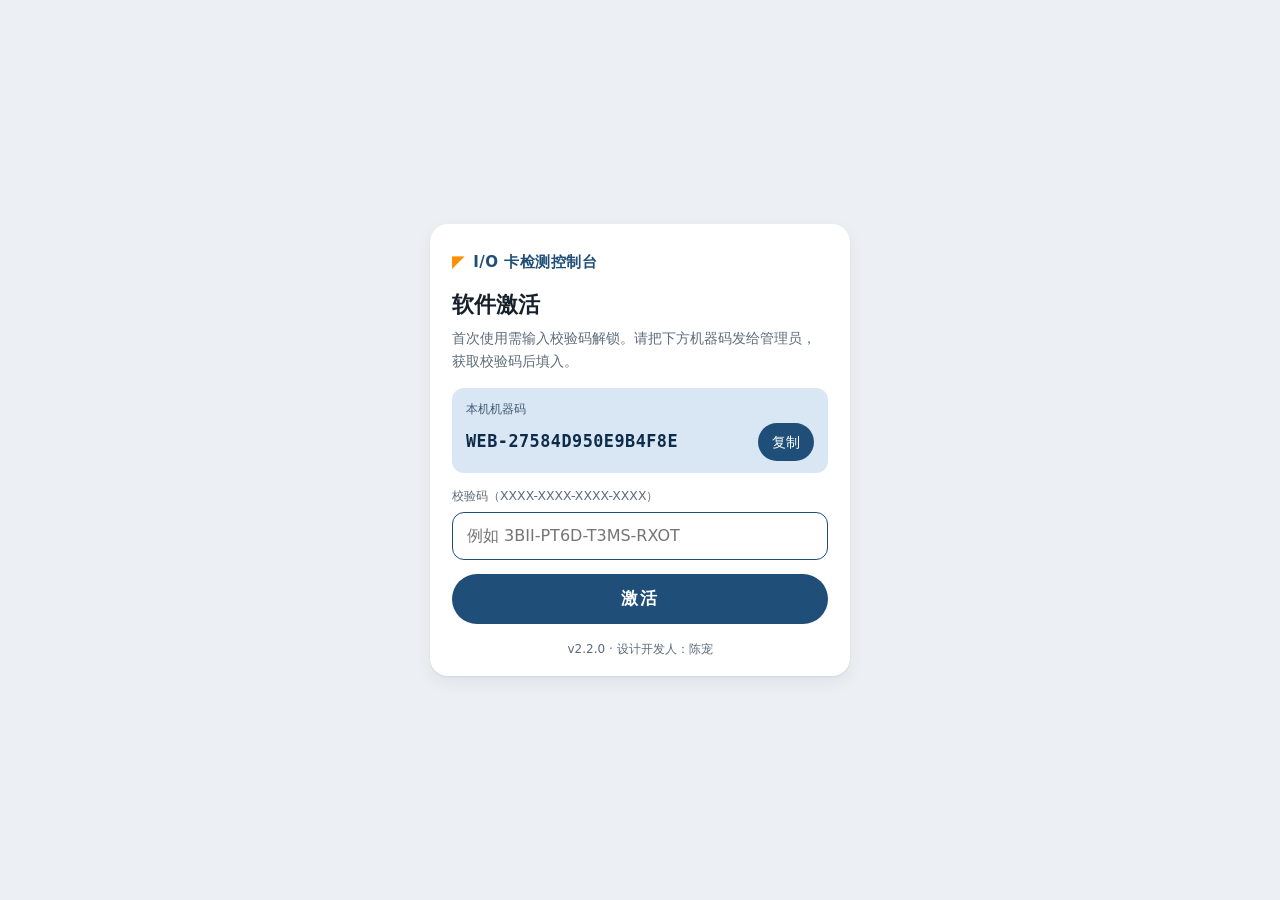
==== android-apk/app/src/main/assets/index.html @ f99dc9af "研华I/O卡检测控制台 安卓APK构建工程 v2.2.0" ====
<!DOCTYPE html>
<html lang="zh-CN">
<head>
<meta charset="utf-8">
<title>研华I/O卡 检测控制台</title>
<meta name="viewport" content="width=device-width, initial-scale=1, viewport-fit=cover">
<meta name="theme-color" content="#16283c">
<meta name="mobile-web-app-capable" content="yes">
<meta name="apple-mobile-web-app-capable" content="yes">
<meta name="apple-mobile-web-app-status-bar-style" content="black-translucent">
<meta name="apple-mobile-web-app-title" content="IO检测">
<link rel="manifest" href="manifest.webmanifest">
<link rel="apple-touch-icon" href="apple-touch-icon.png">
<link rel="icon" href="icon-192.png">
<link rel="stylesheet" href="app.css">
</head>
<body>

<!-- ======================================================= 图标符号表 -->
<svg style="display:none" aria-hidden="true">
  <symbol id="i-link" viewBox="0 0 24 24"><path d="M3.9 12a5.1 5.1 0 0 1 5.1-5.1h3v2H9a3.1 3.1 0 1 0 0 6.2h3v2H9A5.1 5.1 0 0 1 3.9 12Zm5.1 1h6v-2H9v2Zm5.1-7.1H17a5.1 5.1 0 1 1 0 10.2h-2.9v-2H17a3.1 3.1 0 1 0 0-6.2h-2.9v-2Z"/></symbol>
  <symbol id="i-install" viewBox="0 0 24 24"><path d="M12 3a1 1 0 0 1 1 1v9.6l3.3-3.3 1.4 1.4-5.7 5.7-5.7-5.7 1.4-1.4L11 13.6V4a1 1 0 0 1 1-1ZM5 19h14v2H5v-2Z"/></symbol>
  <symbol id="i-pulse" viewBox="0 0 24 24"><path d="M3 13h3.6l2.2-6.2 3.4 12 2.6-8.3L17 13h4v-2h-3.2l-2.9-1.6-2.6 8.3-3.4-12L6.6 12H3v1Z"/></symbol>
  <symbol id="i-terminal" viewBox="0 0 24 24"><path d="M4 4h16a1 1 0 0 1 1 1v14a1 1 0 0 1-1 1H4a1 1 0 0 1-1-1V5a1 1 0 0 1 1-1Zm1 2v12h14V6H5Zm2.8 2.4 3.2 2.6-3.2 2.6-1.2-1.5L8.5 13l-1.9-1.1 1.2-1.5ZM12 15h5v-1.4h-5V15Z"/></symbol>
  <symbol id="i-eye" viewBox="0 0 24 24"><path d="M12 5c-5 0-9 4.5-9 7s4 7 9 7 9-4.5 9-7-4-7-9-7Zm0 2c3.4 0 6.4 2.9 7 5-.6 2.1-3.6 5-7 5s-6.4-2.9-7-5c.6-2.1 3.6-5 7-5Zm0 1.8a3.2 3.2 0 1 0 0 6.4 3.2 3.2 0 0 0 0-6.4Z"/></symbol>
  <symbol id="i-eye-off" viewBox="0 0 24 24"><path d="M3.3 2 2 3.3l3.1 3.1C3 8 1.9 9.9 1.9 12c.6 2.5 4.6 7 10.1 7 1.6 0 3.1-.4 4.4-1.1l3.3 3.3 1.3-1.3L3.3 2Zm5 5 2 2c-.2.3-.3.6-.3 1a2 2 0 0 0 2 2c.4 0 .7-.1 1-.3l1.9 1.9c-.9.5-1.9.8-2.9.8-3.4 0-6.4-2.9-7-5 .3-1 1.1-2 2.3-2.9Zm3.7-2c5.5 0 9.5 4.5 10.1 7-.3 1.2-1.1 2.6-2.4 3.8l-1.4-1.4c.9-.8 1.5-1.7 1.8-2.4-.6-2.1-3.6-5-7-5-.6 0-1.2.1-1.7.3L9.7 5.6C10.5 5.2 11.2 5 12 5Z"/></symbol>
  <symbol id="i-refresh" viewBox="0 0 24 24"><path d="M12 5V2L7 6l5 4V7a5 5 0 1 1-5 5H5a7 7 0 1 0 7-7Z"/></symbol>
  <symbol id="i-trash" viewBox="0 0 24 24"><path d="M9 3h6l1 2h4v2H4V5h4l1-2ZM6 8h12l-1 13H7L6 8Z"/></symbol>
  <symbol id="i-power" viewBox="0 0 24 24"><path d="M11 3h2v9h-2V3Zm6.4 2 1.4 1.4A8 8 0 1 1 5.2 6.4L6.6 5A10 10 0 1 0 17.4 5Z"/></symbol>
  <symbol id="i-close" viewBox="0 0 24 24"><path d="m6.4 5 5.6 5.6L17.6 5 19 6.4 13.4 12 19 17.6 17.6 19 12 13.4 6.4 19 5 17.6 10.6 12 5 6.4 6.4 5Z"/></symbol>
  <symbol id="i-check" viewBox="0 0 24 24"><path d="m9.5 17.6-5.1-5.1 1.4-1.4 3.7 3.7 8.7-8.7 1.4 1.4-10.1 10.1Z"/></symbol>
  <symbol id="i-upload" viewBox="0 0 24 24"><path d="M12 3 6.3 8.7l1.4 1.4L11 6.8V16h2V6.8l3.3 3.3 1.4-1.4L12 3ZM5 19h14v2H5v-2Z"/></symbol>
</svg>

<!-- ======================================================= 顶栏 -->
<header class="appbar">
  <div class="appbar-inner">
    <div class="brand">
      <span class="brand-mark">◤</span>
      <div class="brand-text">
        <h1>I/O 卡检测控制台</h1>
        <p id="subtitle">正在连接服务…</p>
      </div>
    </div>
    <button class="chip" id="connChip" type="button">离线</button>
  </div>
  <div class="stripe"></div>
  <div class="progress" id="progWrap" hidden>
    <div class="progress-bar" id="progBar"></div>
    <span class="progress-text" id="progText">就绪</span>
  </div>
</header>

<!-- ======================================================= 页面 -->
<main id="main">

  <!-- ---------------------------------------------- 连接 -->
  <section class="page" id="page-conn" data-page="conn">
    <div class="card" id="localNotice" hidden>
      <div class="card-head">
        <h2>本机模式</h2>
        <span class="tag ok">免 SSH</span>
      </div>
      <p class="muted">控制台已运行在带 I/O 卡的目标机上，可直接部署驱动与测试点位。</p>
    </div>

    <div class="card" id="apkServerCard" hidden>
      <div class="card-head">
        <h2>控制台服务</h2>
        <span class="tag">APP 模式</span>
      </div>
      <label class="field">
        <span>服务地址（桥接服务所在机器 IP:端口）</span>
        <input id="fBase" type="url" inputmode="url" autocomplete="off"
               autocapitalize="off" spellcheck="false" placeholder="http://192.168.1.100:8080">
      </label>
    </div>

    <div class="card" id="connForm">
      <div class="card-head"><h2>目标主机</h2></div>

      <label class="field">
        <span>主机地址 / IP</span>
        <input id="fHost" type="text" inputmode="url" autocomplete="off"
               autocapitalize="off" spellcheck="false" placeholder="192.168.1.100">
      </label>

      <div class="field-row">
        <label class="field">
          <span>SSH 端口</span>
          <input id="fPort" type="text" inputmode="numeric" value="22">
        </label>
        <label class="field">
          <span>登录用户名</span>
          <input id="fUser" type="text" autocomplete="off" autocapitalize="off"
                 spellcheck="false" placeholder="root">
        </label>
      </div>

      <label class="field">
        <span>登录密码</span>
        <span class="input-wrap">
          <input id="fPass" type="password" autocomplete="current-password" placeholder="安装驱动需 root 或 sudo">
          <button class="ghost-icon" id="btnEye" type="button" aria-label="显示密码">
            <svg class="ic"><use href="#i-eye"></use></svg>
          </button>
        </span>
      </label>

      <label class="switch-row">
        <span>记住密码</span>
        <input id="fRemember" type="checkbox" class="switch">
      </label>

      <details class="advanced">
        <summary>高级设置</summary>
        <label class="field">
          <span>SSH 私钥路径（可选）</span>
          <input id="fKey" type="text" autocapitalize="off" spellcheck="false"
                 placeholder="/root/.ssh/id_rsa">
        </label>
        <label class="field">
          <span>远端工作目录</span>
          <input id="fWorkdir" type="text" autocapitalize="off" spellcheck="false"
                 placeholder="留空 = $HOME/advdaq_install">
        </label>
      </details>

      <div class="btn-row">
        <button class="btn filled grow" id="btnConnect">
          <svg class="ic"><use href="#i-link"></use></svg>连接
        </button>
        <button class="btn outlined" id="btnDisconnect">断开</button>
      </div>
    </div>

    <div class="card">
      <div class="card-head"><h2>连接状态</h2></div>
      <dl class="kv">
        <dt>状态</dt><dd id="kvState">未连接</dd>
        <dt>系统</dt><dd id="kvSys">—</dd>
        <dt>权限</dt><dd id="kvSudo">—</dd>
        <dt>模式</dt><dd id="kvMode">远程 SSH</dd>
      </dl>
    </div>

    <details class="card tips">
      <summary>使用前置条件</summary>
      <ol>
        <li>目标 Linux 已开启 sshd，账号可密码或密钥登录；</li>
        <li>安装驱动需 root 权限：以 root 登录，或该账号具备 sudo 能力；</li>
        <li>研华 PCI-1762 / PCI-1761 已插在目标机 PCI 插槽上；</li>
        <li>目标机可访问软件源，用于自动安装内核头文件与 gcc。</li>
      </ol>
    </details>
  </section>

  <!-- ---------------------------------------------- 驱动 -->
  <section class="page" id="page-deploy" data-page="deploy" hidden>
    <div class="card">
      <div class="card-head"><h2>I/O 卡型号</h2></div>
      <div class="segmented" id="modelSeg">
        <button data-model="PCI-1762" class="on">PCI-1762<small>16DI + 16继电器</small></button>
        <button data-model="PCI-1761">PCI-1761<small>8DI + 8继电器</small></button>
        <button data-model="both">两块都装<small>1762 + 1761</small></button>
      </div>
      <p class="hint" id="modelHint"></p>
    </div>

    <div class="card">
      <div class="card-head">
        <h2>驱动安装包</h2>
        <span class="tag" id="instTag">未选择</span>
      </div>
      <div class="installer-list" id="instList"></div>
      <button class="btn tonal block" id="btnUpload">
        <svg class="ic"><use href="#i-upload"></use></svg>从手机上传 .run 安装包
      </button>
      <input type="file" id="fileInput" accept=".run" hidden>
      <div class="upload-progress" id="upWrap" hidden><div id="upBar"></div></div>
    </div>

    <div class="card">
      <div class="card-head"><h2>部署选项</h2></div>
      <label class="switch-row"><span>自动安装编译依赖<small>gcc / make / 内核头文件</small></span>
        <input id="optDeps" type="checkbox" class="switch" checked></label>
      <label class="switch-row"><span>先更新软件源<small>apt-get update / dnf makecache</small></span>
        <input id="optSrc" type="checkbox" class="switch" checked></label>
      <label class="switch-row"><span>屏蔽冲突驱动<small>comedi / adv_pci_dio / adv_pci1710</small></span>
        <input id="optBlack" type="checkbox" class="switch" checked></label>
      <label class="switch-row"><span>装完自动重启<small>驱动重启后才会加载</small></span>
        <input id="optReboot" type="checkbox" class="switch" checked></label>
    </div>

    <button class="btn filled block big" id="btnDeploy">一键安装驱动</button>

    <div class="card">
      <div class="card-head"><h2>维护操作</h2></div>
      <div class="btn-grid">
        <button class="btn outlined" id="btnProbe">仅检测环境</button>
        <button class="btn outlined" id="btnVerify">验证安装结果</button>
        <button class="btn outlined" id="btnReboot">重启目标机</button>
        <button class="btn danger" id="btnUninstall">
          <svg class="ic"><use href="#i-trash"></use></svg>卸载驱动
        </button>
      </div>
    </div>

    <div class="card">
      <div class="card-head"><h2>远程测试代理</h2></div>
      <p class="muted">测试页需要目标机上的 bio1762_io 代理，首次启动会话时会自动部署。</p>
      <div class="btn-grid two">
        <button class="btn outlined" id="btnAgent">部署代理</button>
        <button class="btn outlined" id="btnAgentDel">删除代理</button>
      </div>
    </div>
  </section>

  <!-- ---------------------------------------------- 测试 -->
  <section class="page" id="page-io" data-page="io" hidden>
    <div class="card io-head">
      <div class="row-between">
        <div>
          <h2 id="devTitle">未启动会话</h2>
          <p class="muted" id="devSub">请先刷新并选择设备</p>
        </div>
        <span class="tag" id="ioTag">空闲</span>
      </div>
      <div class="device-chips" id="devChips"></div>
      <div class="btn-row">
        <button class="btn tonal grow" id="btnRefresh">
          <svg class="ic"><use href="#i-refresh"></use></svg>刷新设备
        </button>
        <button class="btn filled grow" id="btnIoStart">启动会话</button>
        <button class="btn outlined" id="btnIoStop">结束</button>
      </div>
    </div>

    <div class="segmented wrap" id="ioSeg">
      <button data-sub="di" class="on">DI 输入</button>
      <button data-sub="do">DO 输出</button>
      <button data-sub="test">自检</button>
    </div>

    <!-- DI -->
    <div class="subpane" id="sub-di">
      <div class="card">
        <div class="card-head">
          <h2>数字量输入</h2>
          <span class="mono" id="diHex">--</span>
        </div>
        <div class="grid di-grid" id="diGrid"></div>
        <p class="hint">点任意点位可设置备注名（如 DI1 = 原料入口检测）。</p>
        <div class="btn-row">
          <button class="btn tonal grow" id="btnWatch">开始实时监视</button>
          <button class="btn outlined" id="btnReadDi">读取一次</button>
        </div>
        <label class="field inline">
          <span>轮询间隔</span>
          <input id="fInterval" type="range" min="50" max="1000" step="50" value="200">
          <b class="mono" id="intervalVal">200ms</b>
        </label>
      </div>
    </div>

    <!-- DO -->
    <div class="subpane" id="sub-do" hidden>
      <div class="card">
        <div class="card-head">
          <h2>继电器输出</h2>
          <span class="mono" id="doHex">--</span>
        </div>
        <div class="grid do-grid" id="doGrid"></div>
        <p class="hint">点按切换吸合/释放，长按设置备注名。数值为回读的真实触点状态。</p>
        <div class="btn-grid two">
          <button class="btn tonal" id="btnAllOn">全部吸合</button>
          <button class="btn tonal" id="btnAllOff">全部释放</button>
          <button class="btn outlined" id="btnInvert">状态反相</button>
          <button class="btn outlined" id="btnReadDo">读取回读</button>
        </div>
      </div>

      <div class="card">
        <div class="card-head"><h2>按字节写入</h2></div>
        <div class="byte-row" id="byteRow"></div>
        <button class="btn outlined block" id="btnWriteBytes">写入</button>
      </div>
    </div>

    <!-- 自检 -->
    <div class="subpane" id="sub-test" hidden>
      <div class="card">
        <div class="card-head"><h2>功能自检</h2></div>
        <label class="switch-row"><span>包含逐位继电器测试<small>每路单独置 1 再置 0 并回读</small></span>
          <input id="optPerBit" type="checkbox" class="switch" checked></label>
        <button class="btn filled block" id="btnSelftest">开始自检</button>
        <div class="result" id="selfResult" hidden>
          <div class="result-head" id="selfHead"></div>
          <ul class="result-list" id="selfList"></ul>
          <a class="btn tonal block" id="btnExport" href="/api/report" download>导出测试报告</a>
        </div>
      </div>
    </div>
  </section>

  <!-- ---------------------------------------------- 日志 -->
  <section class="page" id="page-log" data-page="log" hidden>
    <div class="log-toolbar">
      <span class="mono" id="logCount">0 行</span>
      <div class="row-gap">
        <button class="btn text" id="btnAutoscroll">自动滚动: 开</button>
        <button class="btn text" id="btnClearLog">清空</button>
      </div>
    </div>
    <div class="console" id="logList"></div>
  </section>
</main>

<!-- ======================================================= 底部导航 -->
<nav class="bottomnav" id="bottomNav">
  <button data-tab="conn" class="on">
    <svg class="ic"><use href="#i-link"></use></svg><span>连接</span>
  </button>
  <button data-tab="deploy">
    <svg class="ic"><use href="#i-install"></use></svg><span>驱动</span>
  </button>
  <button data-tab="io">
    <svg class="ic"><use href="#i-pulse"></use></svg><span>测试</span>
  </button>
  <button data-tab="log">
    <svg class="ic"><use href="#i-terminal"></use></svg><span>日志</span>
  </button>
</nav>

<!-- ======================================================= 底部弹出层 -->
<div class="scrim" id="scrim" hidden></div>
<div class="sheet" id="sheet" hidden role="dialog" aria-modal="true">
  <div class="sheet-handle"></div>
  <h3 id="sheetTitle">点位备注</h3>
  <p class="muted" id="sheetSub"></p>
  <input id="sheetInput" type="text" maxlength="24" placeholder="例如：引风机">
  <div class="sheet-actions">
    <button class="btn text" id="sheetClear">清除</button>
    <button class="btn text" id="sheetCancel">取消</button>
    <button class="btn filled" id="sheetSave">保存</button>
  </div>
</div>

<div class="snackbar" id="snack"></div>

<script src="activate.js"></script>
<script src="app.js"></script>
</body>
</html>
---- android-apk/app/src/main/assets/app.css ----
/* =========================================================================
   研华 I/O 卡手机控制台 —— 移动端样式
   设计取向: 安卓 Material 3 的形态(圆角卡片/填充按钮/开关/底部导航/弹出层),
   配色沿用桌面版的工业风(钢蓝 + 安全橙), 保证两端的品牌一致性。
   适配要点: 大触控目标(≥48px)、安全区(刘海/手势条)、禁止双指缩放误触、
             深色模式、无 hover 依赖、点击即时反馈。
   ========================================================================= */

:root {
  --primary: #1f4e79;
  --on-primary: #ffffff;
  --primary-soft: #d9e6f4;
  --on-primary-soft: #0e2c4a;
  --accent: #ff8f00;
  --bg: #eceff3;
  --surface: #ffffff;
  --surface-2: #f5f7fa;
  --surface-3: #eaeef3;
  --text: #16202b;
  --muted: #5d6b7a;
  --outline: #d6dde5;
  --outline-strong: #b9c3cf;
  --ok: #147a3c;
  --ok-soft: #d8f0e0;
  --warn: #a86200;
  --err: #c62828;
  --err-soft: #fde4e4;
  --relay-on: #f2542d;
  --relay-off: #cfd7e0;
  --di-hi: #2e9e4f;
  --di-lo: #cfd7e0;
  --console-bg: #121820;
  --console-fg: #c9d4e0;
  --radius: 18px;
  --radius-sm: 12px;
  --shadow: 0 1px 2px rgba(16, 30, 45, .07), 0 6px 18px rgba(16, 30, 45, .06);
  --nav-h: 62px;
  --ripple: rgba(31, 78, 121, .12);
}

@media (prefers-color-scheme: dark) {
  :root {
    --primary: #8bbcE8;
    --on-primary: #06213a;
    --primary-soft: #1b3348;
    --on-primary-soft: #d6e8f8;
    --accent: #ffa733;
    --bg: #0d1116;
    --surface: #161c24;
    --surface-2: #1c242e;
    --surface-3: #232d39;
    --text: #e7eef6;
    --muted: #98a6b6;
    --outline: #2a3542;
    --outline-strong: #3a4756;
    --ok: #6fd08c;
    --ok-soft: #17341f;
    --warn: #f0b95a;
    --err: #ff8a80;
    --err-soft: #3a1d1d;
    --relay-on: #ff6a3d;
    --relay-off: #39434f;
    --di-hi: #4cc46e;
    --di-lo: #39434f;
    --console-bg: #0a0f14;
    --console-fg: #c2cedb;
    --shadow: 0 1px 2px rgba(0, 0, 0, .4), 0 8px 22px rgba(0, 0, 0, .35);
    --ripple: rgba(139, 188, 232, .16);
  }
}

* { box-sizing: border-box; -webkit-tap-highlight-color: transparent; }

html {
  background: var(--bg);
  touch-action: manipulation;
  -webkit-text-size-adjust: 100%;
}

body {
  margin: 0;
  font-family: "HarmonyOS Sans SC", "Noto Sans SC", "PingFang SC",
               "Microsoft YaHei UI", system-ui, -apple-system, sans-serif;
  font-size: 15px;
  line-height: 1.5;
  color: var(--text);
  background: var(--bg);
  overscroll-behavior-y: contain;
  user-select: none;
  -webkit-user-select: none;
  padding-bottom: calc(var(--nav-h) + env(safe-area-inset-bottom, 0px));
}

input, button, textarea { font: inherit; color: inherit; }
input { user-select: text; -webkit-user-select: text; }

/* ------------------------------------------------------------- 顶栏 */
.appbar {
  position: sticky;
  top: 0;
  z-index: 40;
  background: #16283c;
  padding-top: env(safe-area-inset-top, 0px);
  box-shadow: 0 2px 10px rgba(10, 20, 32, .25);
}
@media (prefers-color-scheme: dark) {
  .appbar { background: #0b1219; }
}

.appbar-inner {
  display: flex;
  align-items: center;
  gap: 10px;
  padding: 12px 16px 11px;
}

.brand { display: flex; align-items: center; gap: 10px; min-width: 0; flex: 1; }
.brand-mark { color: var(--accent); font-size: 20px; line-height: 1; }
.brand-text { min-width: 0; }
.brand-text h1 {
  margin: 0;
  font-size: 16px;
  font-weight: 700;
  letter-spacing: .2px;
  color: #fff;
  white-space: nowrap;
  overflow: hidden;
  text-overflow: ellipsis;
}
.brand-text p {
  margin: 1px 0 0;
  font-size: 11.5px;
  color: #9bb0c6;
  white-space: nowrap;
  overflow: hidden;
  text-overflow: ellipsis;
}

.chip {
  flex: none;
  border: 0;
  border-radius: 999px;
  padding: 7px 12px;
  font-size: 12px;
  font-weight: 700;
  background: rgba(255, 255, 255, .12);
  color: #d6e2ee;
  min-height: 32px;
  display: inline-flex;
  align-items: center;
  gap: 5px;
}
.chip::before {
  content: "";
  width: 7px; height: 7px;
  border-radius: 50%;
  background: #8a97a5;
}
.chip.ok { background: rgba(76, 196, 110, .18); color: #9ce8b4; }
.chip.ok::before { background: #4cc46e; box-shadow: 0 0 0 3px rgba(76, 196, 110, .22); }
.chip.busy { background: rgba(255, 167, 51, .2); color: #ffd08a; }
.chip.busy::before { background: var(--accent); animation: pulse 1.1s infinite; }
.chip.err { background: rgba(255, 138, 128, .18); color: #ffb3ac; }
.chip.err::before { background: #ff6b6b; }

@keyframes pulse { 0%, 100% { opacity: 1; } 50% { opacity: .25; } }

.stripe { height: 4px; background: var(--accent); }

.progress { position: relative; height: 3px; background: rgba(255, 255, 255, .1); }
.progress-bar {
  height: 100%;
  width: 0;
  background: linear-gradient(90deg, #4d90c9, #8fd0ff);
  transition: width .28s ease;
}
.progress-text {
  position: absolute;
  left: 50%;
  transform: translate(-50%, 3px);
  font-size: 10.5px;
  color: #9bb0c6;
  background: #16283c;
  padding: 1px 8px;
  border-radius: 0 0 6px 6px;
  max-width: 90vw;
  white-space: nowrap;
  overflow: hidden;
  text-overflow: ellipsis;
}

/* ------------------------------------------------------------- 页面 */
main { padding: 12px 12px 8px; }

.page { animation: fade .18s ease; }
@keyframes fade { from { opacity: 0; transform: translateY(4px); } to { opacity: 1; transform: none; } }

.card {
  background: var(--surface);
  border-radius: var(--radius);
  padding: 14px;
  margin-bottom: 12px;
  box-shadow: var(--shadow);
}

.card-head {
  display: flex;
  align-items: center;
  justify-content: space-between;
  gap: 10px;
  margin-bottom: 10px;
}
.card-head h2 {
  margin: 0;
  font-size: 14px;
  font-weight: 700;
  letter-spacing: .2px;
}

.muted { color: var(--muted); font-size: 12.5px; margin: 0 0 10px; }
.hint { color: var(--muted); font-size: 11.5px; margin: 8px 0 0; line-height: 1.45; }
.mono { font-family: "JetBrains Mono", Consolas, "Courier New", monospace; font-size: 12px; }

.tag {
  font-size: 11px;
  font-weight: 700;
  padding: 3px 9px;
  border-radius: 999px;
  background: var(--surface-3);
  color: var(--muted);
  white-space: nowrap;
}
.tag.ok { background: var(--ok-soft); color: var(--ok); }
.tag.err { background: var(--err-soft); color: var(--err); }

/* ------------------------------------------------------------- 表单 */
.field { display: block; margin-bottom: 12px; }
.field > span:first-child {
  display: block;
  font-size: 12px;
  color: var(--muted);
  margin-bottom: 5px;
  padding-left: 2px;
}
.field input[type=text],
.field input[type=password],
.sheet input {
  width: 100%;
  min-height: 50px;
  padding: 0 14px;
  border-radius: var(--radius-sm);
  border: 1.5px solid var(--outline);
  background: var(--surface-2);
  color: var(--text);
  font-size: 16px;               /* ≥16px, 安卓/iOS 都不会自动放大页面 */
  outline: none;
  transition: border-color .15s, background .15s;
}
.field input:focus, .sheet input:focus {
  border-color: var(--primary);
  background: var(--surface);
}

.field-row { display: flex; gap: 10px; }
.field-row .field { flex: 1; min-width: 0; }

.input-wrap { position: relative; display: block; }
.input-wrap input { padding-right: 52px; }
.ghost-icon {
  position: absolute;
  right: 2px; top: 50%;
  transform: translateY(-50%);
  width: 48px; height: 48px;
  display: grid; place-items: center;
  border: 0; background: none;
  color: var(--muted);
  border-radius: var(--radius-sm);
}

.advanced { margin: 4px 0 12px; }
.advanced summary {
  font-size: 13px;
  color: var(--primary);
  padding: 10px 2px;
  min-height: 44px;
  display: flex;
  align-items: center;
  cursor: pointer;
}
.advanced summary::marker { color: var(--outline-strong); }

/* 开关 */
.switch-row {
  display: flex;
  align-items: center;
  justify-content: space-between;
  gap: 12px;
  min-height: 52px;
  padding: 6px 0;
  border-top: 1px solid var(--outline);
}
.switch-row:first-of-type, .card-head + .switch-row { border-top: 0; }
.switch-row > span { font-size: 14px; display: flex; flex-direction: column; }
.switch-row small { color: var(--muted); font-size: 11.5px; font-weight: 400; margin-top: 2px; }

input.switch {
  appearance: none;
  -webkit-appearance: none;
  flex: none;
  width: 52px; height: 32px;
  border-radius: 999px;
  background: var(--outline-strong);
  position: relative;
  transition: background .18s;
  margin: 0;
  cursor: pointer;
}
input.switch::after {
  content: "";
  position: absolute;
  top: 4px; left: 4px;
  width: 24px; height: 24px;
  border-radius: 50%;
  background: #fff;
  box-shadow: 0 1px 3px rgba(0, 0, 0, .3);
  transition: transform .18s cubic-bezier(.3, .8, .4, 1), width .18s;
}
input.switch:checked { background: var(--primary); }
input.switch:checked::after { transform: translateX(20px); }
input.switch:active::after { width: 30px; }

/* 分段控件 */
.segmented {
  display: flex;
  gap: 4px;
  padding: 4px;
  border-radius: 999px;
  background: var(--surface-3);
}
.segmented button {
  flex: 1;
  min-height: 46px;
  border: 0;
  border-radius: 999px;
  background: transparent;
  color: var(--muted);
  font-size: 13px;
  font-weight: 600;
  display: flex;
  flex-direction: column;
  align-items: center;
  justify-content: center;
  gap: 1px;
  transition: background .16s, color .16s;
}
.segmented button small { font-size: 9.5px; font-weight: 400; opacity: .8; }
.segmented button.on {
  background: var(--surface);
  color: var(--primary);
  box-shadow: 0 1px 4px rgba(16, 30, 45, .16);
}
.segmented.wrap { margin: 0 0 12px; }
.segmented.wrap button { flex-direction: row; }

/* 按钮 */
.btn {
  border: 0;
  border-radius: 999px;
  min-height: 50px;
  padding: 0 20px;
  display: inline-flex;
  align-items: center;
  justify-content: center;
  gap: 7px;
  font-size: 14.5px;
  font-weight: 600;
  background: var(--surface-3);
  color: var(--text);
  transition: transform .08s, filter .15s, background .15s;
}
.btn:active { transform: scale(.975); filter: brightness(.95); }
.btn[disabled] { opacity: .45; pointer-events: none; }

.btn.filled { background: var(--primary); color: var(--on-primary); }
.btn.tonal { background: var(--primary-soft); color: var(--on-primary-soft); }
.btn.outlined { background: transparent; color: var(--primary); box-shadow: inset 0 0 0 1.5px var(--outline-strong); }
.btn.danger { background: var(--err-soft); color: var(--err); }
.btn.text { background: none; color: var(--primary); padding: 0 12px; min-height: 44px; font-size: 13px; }
.btn.block { display: flex; width: 100%; margin-top: 4px; }
.btn.big { min-height: 56px; font-size: 16px; margin: 4px 0 12px; }
.btn.grow { flex: 1; }

.btn-row { display: flex; gap: 8px; margin-top: 12px; }
.btn-grid { display: grid; grid-template-columns: 1fr 1fr; gap: 8px; }
.btn-grid.two { margin-top: 10px; }
.btn-grid .btn { min-height: 48px; font-size: 13.5px; padding: 0 10px; }

.ic { width: 20px; height: 20px; fill: currentColor; flex: none; }

/* ------------------------------------------------------------- 连接页 */
.kv {
  display: grid;
  grid-template-columns: 62px 1fr;
  gap: 8px 10px;
  margin: 0;
  font-size: 13px;
}
.kv dt { color: var(--muted); }
.kv dd { margin: 0; font-weight: 600; word-break: break-all; }

.tips ol { margin: 6px 0 0; padding-left: 20px; font-size: 12.5px; color: var(--muted); }
.tips li { margin-bottom: 6px; }
.tips summary { font-size: 13.5px; font-weight: 600; min-height: 32px; display: flex; align-items: center; }

/* ------------------------------------------------------------- 驱动页 */
.installer-list { display: flex; flex-direction: column; gap: 8px; margin-bottom: 12px; }
.installer-list:empty::after {
  content: "暂无安装包，点下方按钮从手机上传";
  display: block;
  font-size: 12.5px;
  color: var(--muted);
  padding: 14px 12px;
  border: 1.5px dashed var(--outline-strong);
  border-radius: var(--radius-sm);
  text-align: center;
}
.installer {
  display: flex;
  align-items: center;
  gap: 10px;
  padding: 12px;
  border-radius: var(--radius-sm);
  background: var(--surface-2);
  box-shadow: inset 0 0 0 1.5px transparent;
  min-height: 56px;
}
.installer.on { background: var(--primary-soft); box-shadow: inset 0 0 0 1.5px var(--primary); }
.installer .name { flex: 1; min-width: 0; font-size: 13px; word-break: break-all; }
.installer .size { flex: none; font-size: 11.5px; color: var(--muted); }
.installer .dot {
  flex: none;
  width: 20px; height: 20px;
  border-radius: 50%;
  box-shadow: inset 0 0 0 2px var(--outline-strong);
  display: grid; place-items: center;
}
.installer.on .dot { background: var(--primary); box-shadow: none; color: var(--on-primary); }
.installer.on .dot::after { content: ""; width: 9px; height: 9px; border-radius: 50%; background: currentColor; }

.upload-progress { height: 6px; border-radius: 3px; background: var(--surface-3); overflow: hidden; margin-top: 10px; }
.upload-progress > div { height: 100%; width: 0; background: var(--primary); transition: width .2s; }

/* ------------------------------------------------------------- 测试页 */
.io-head .row-between { display: flex; align-items: flex-start; justify-content: space-between; gap: 10px; }
.io-head h2 { margin: 0; font-size: 15px; }
.device-chips { display: flex; flex-wrap: wrap; gap: 6px; margin-top: 12px; }
.device-chips:empty { display: none; }
.device-chips button {
  border: 0;
  min-height: 40px;
  padding: 0 14px;
  border-radius: 999px;
  background: var(--surface-3);
  color: var(--muted);
  font-size: 12.5px;
  font-weight: 600;
}
.device-chips button.on { background: var(--primary); color: var(--on-primary); }

.grid { display: grid; gap: 8px; margin: 4px 0 2px; }
.di-grid { grid-template-columns: repeat(4, 1fr); }
.do-grid { grid-template-columns: repeat(3, 1fr); }

/* DI 点位 */
.di {
  border-radius: var(--radius-sm);
  background: var(--surface-2);
  padding: 9px 4px 7px;
  display: flex;
  flex-direction: column;
  align-items: center;
  gap: 4px;
  min-height: 76px;
  box-shadow: inset 0 0 0 1.5px var(--outline);
  transition: background .1s, box-shadow .1s;
}
.di:active { box-shadow: inset 0 0 0 1.5px var(--primary); }
.di .led {
  width: 26px; height: 26px;
  border-radius: 50%;
  background: var(--di-lo);
  transition: background .08s, box-shadow .08s;
}
.di.hi .led { background: var(--di-hi); box-shadow: 0 0 0 4px color-mix(in srgb, var(--di-hi) 24%, transparent); }
.di b { font-size: 11.5px; letter-spacing: .3px; }
.di small {
  font-size: 9.5px;
  color: var(--muted);
  max-width: 100%;
  overflow: hidden;
  text-overflow: ellipsis;
  white-space: nowrap;
  min-height: 12px;
}
.di.hi b { color: var(--di-hi); }

/* DO 继电器 */
.relay {
  border: 0;
  border-radius: var(--radius-sm);
  background: var(--relay-off);
  color: #26313d;
  min-height: 78px;
  padding: 8px 6px;
  display: flex;
  flex-direction: column;
  align-items: center;
  justify-content: center;
  gap: 1px;
  transition: background .1s, transform .08s, color .1s;
  position: relative;
  overflow: hidden;
}
.relay:active { transform: scale(.96); }
.relay .k { font-size: 15px; font-weight: 800; letter-spacing: .4px; }
.relay .st { font-size: 9.5px; font-weight: 700; opacity: .8; letter-spacing: 1px; }
.relay .note {
  font-size: 9.5px;
  max-width: 100%;
  overflow: hidden;
  text-overflow: ellipsis;
  white-space: nowrap;
  opacity: .85;
  min-height: 12px;
}
.relay.on { background: var(--relay-on); color: #fff; box-shadow: 0 4px 14px color-mix(in srgb, var(--relay-on) 35%, transparent); }
@media (prefers-color-scheme: dark) {
  .relay { color: #0d141b; }
  .relay.on { color: #fff; }
}

.byte-row { display: flex; gap: 8px; margin-bottom: 4px; }
.byte-row label { flex: 1; min-width: 0; }
.byte-row span { display: block; font-size: 11px; color: var(--muted); margin-bottom: 4px; }
.byte-row input {
  width: 100%;
  min-height: 48px;
  text-align: center;
  font-family: Consolas, monospace;
  font-size: 15px;
  letter-spacing: 1px;
  border-radius: var(--radius-sm);
  border: 1.5px solid var(--outline);
  background: var(--surface-2);
  color: var(--text);
  outline: none;
}
.byte-row input:focus { border-color: var(--primary); }

.field.inline {
  display: flex;
  align-items: center;
  gap: 10px;
  margin: 14px 0 0;
}
.field.inline > span:first-child { margin: 0; flex: none; font-size: 12.5px; }
.field.inline input[type=range] {
  flex: 1;
  -webkit-appearance: none;
  appearance: none;
  height: 6px;
  border-radius: 3px;
  background: var(--surface-3);
  outline: none;
}
.field.inline input[type=range]::-webkit-slider-thumb {
  -webkit-appearance: none;
  width: 26px; height: 26px;
  border-radius: 50%;
  background: var(--primary);
  box-shadow: 0 1px 4px rgba(0, 0, 0, .3);
}
.field.inline b { flex: none; min-width: 50px; text-align: right; }

/* 自检结果 */
.result { margin-top: 14px; }
.result-head {
  padding: 12px 14px;
  border-radius: var(--radius-sm);
  font-size: 14px;
  font-weight: 700;
  margin-bottom: 10px;
}
.result-head.ok { background: var(--ok-soft); color: var(--ok); }
.result-head.err { background: var(--err-soft); color: var(--err); }
.result-list {
  list-style: none;
  margin: 0 0 12px;
  padding: 0;
  max-height: 320px;
  overflow-y: auto;
  -webkit-overflow-scrolling: touch;
  overscroll-behavior: contain;
  font-size: 12px;
  font-family: Consolas, monospace;
  border-radius: var(--radius-sm);
  background: var(--surface-2);
}
.result-list li { padding: 6px 12px; border-bottom: 1px solid var(--outline); }
.result-list li:last-child { border-bottom: 0; }
.result-list li.ok { color: var(--ok); }
.result-list li.err { color: var(--err); }

/* ------------------------------------------------------------- 日志 */
.log-toolbar {
  display: flex;
  align-items: center;
  justify-content: space-between;
  gap: 8px;
  padding: 0 4px 8px;
  color: var(--muted);
  font-size: 12px;
}
.row-gap { display: flex; gap: 2px; }
.console {
  background: var(--console-bg);
  border-radius: var(--radius);
  padding: 12px;
  min-height: calc(100vh - 230px);
  max-height: calc(100vh - 210px);
  overflow-y: auto;
  -webkit-overflow-scrolling: touch;
  overscroll-behavior: contain;
  font-family: "JetBrains Mono", Consolas, monospace;
  font-size: 11.5px;
  line-height: 1.55;
  color: var(--console-fg);
  box-shadow: var(--shadow);
}
.console .ln { display: flex; gap: 8px; padding: 1px 0; user-select: text; -webkit-user-select: text; }
.console .ts { flex: none; color: #5c6c7d; }
.console .msg { white-space: pre-wrap; word-break: break-all; }
.console .l-ok .msg { color: #5ad469; }
.console .l-warn .msg { color: #ffb84d; }
.console .l-err .msg { color: #ff6b6b; }
.console .l-step .msg { color: #6ab7ff; font-weight: 700; }
.console .l-cmd .msg { color: #c792ea; }
.console .l-out .msg { color: #8fa1b3; }

/* ------------------------------------------------------------- 底部导航 */
.bottomnav {
  position: fixed;
  left: 0; right: 0; bottom: 0;
  z-index: 50;
  display: flex;
  background: color-mix(in srgb, var(--surface) 92%, transparent);
  backdrop-filter: blur(14px);
  -webkit-backdrop-filter: blur(14px);
  border-top: 1px solid var(--outline);
  padding-bottom: env(safe-area-inset-bottom, 0px);
}
.bottomnav button {
  flex: 1;
  border: 0;
  background: none;
  color: var(--muted);
  min-height: var(--nav-h);
  display: flex;
  flex-direction: column;
  align-items: center;
  justify-content: center;
  gap: 3px;
  font-size: 10.5px;
  font-weight: 600;
  position: relative;
  transition: color .15s;
}
.bottomnav button .ic { width: 23px; height: 23px; }
.bottomnav button.on { color: var(--primary); }
.bottomnav button.on::before {
  content: "";
  position: absolute;
  top: 0;
  width: 30px; height: 3px;
  border-radius: 0 0 3px 3px;
  background: var(--primary);
}
.bottomnav button:active { background: var(--ripple); }

/* ------------------------------------------------------------- 弹出层 */
.scrim {
  position: fixed;
  inset: 0;
  z-index: 60;
  background: rgba(8, 14, 22, .5);
  animation: fade .16s ease;
}

.sheet {
  position: fixed;
  left: 0; right: 0; bottom: 0;
  z-index: 61;
  background: var(--surface);
  border-radius: 26px 26px 0 0;
  padding: 8px 18px calc(18px + env(safe-area-inset-bottom, 0px));
  box-shadow: 0 -8px 30px rgba(0, 0, 0, .28);
  animation: sheetUp .24s cubic-bezier(.2, .8, .3, 1);
}
@keyframes sheetUp { from { transform: translateY(100%); } to { transform: none; } }

.sheet-handle {
  width: 36px; height: 4px;
  border-radius: 2px;
  background: var(--outline-strong);
  margin: 6px auto 14px;
}
.sheet h3 { margin: 0 0 4px; font-size: 16px; }
.sheet .muted { margin-bottom: 14px; }
.sheet input { min-height: 52px; }
.sheet-actions {
  display: flex;
  justify-content: flex-end;
  gap: 6px;
  margin-top: 16px;
}

/* Snackbar */
.snackbar {
  position: fixed;
  left: 50%;
  bottom: calc(var(--nav-h) + 18px + env(safe-area-inset-bottom, 0px));
  transform: translate(-50%, 20px);
  z-index: 70;
  background: #253038;
  color: #fff;
  font-size: 13px;
  padding: 12px 18px;
  border-radius: 12px;
  max-width: calc(100vw - 40px);
  opacity: 0;
  pointer-events: none;
  transition: opacity .2s, transform .2s;
  box-shadow: 0 6px 22px rgba(0, 0, 0, .3);
}
.snackbar.show { opacity: 1; transform: translate(-50%, 0); }
.snackbar.ok { background: #14603a; }
.snackbar.err { background: #8c2a2a; }

/* 横屏/平板: 稍微放宽栅格 */
@media (min-width: 620px) {
  .di-grid { grid-template-columns: repeat(8, 1fr); }
  .do-grid { grid-template-columns: repeat(4, 1fr); }
  main { max-width: 760px; margin: 0 auto; }
}

/* =======================================================
   激活门控页（安装/运行验证码）
   ======================================================= */
#gate {
  position: fixed; inset: 0; z-index: 200;
  display: flex; align-items: center; justify-content: center;
  padding: 20px; padding-top: calc(20px + env(safe-area-inset-top));
  padding-bottom: calc(20px + env(safe-area-inset-bottom));
  background: var(--bg);
  overflow-y: auto;
}
.gate-card {
  width: 100%; max-width: 420px;
  background: var(--surface);
  border-radius: var(--radius);
  box-shadow: var(--shadow);
  padding: 26px 22px 18px;
}
.gate-brand {
  font-weight: 700; color: var(--primary); letter-spacing: .5px;
  display: flex; align-items: center; gap: 8px;
}
.gate-mark { color: var(--accent); font-size: 1.1em; }
.gate-card h2 { margin: 14px 0 6px; font-size: 1.35rem; }
.gate-tip { color: var(--muted); font-size: .88rem; line-height: 1.6; margin: 0 0 16px; }
.gate-field { margin-bottom: 14px; }
.gate-field label {
  display: block; font-size: .78rem; color: var(--muted); margin-bottom: 6px;
}
.gate-field input {
  width: 100%; box-sizing: border-box;
  min-height: 48px; padding: 10px 14px;
  border: 1px solid var(--outline-strong); border-radius: var(--radius-sm);
  background: var(--surface-2); color: var(--text);
  font-size: 1rem; outline: none;
}
.gate-field input:focus { border-color: var(--primary); background: var(--surface); }
.gate-mc {
  background: var(--primary-soft); border-radius: var(--radius-sm);
  padding: 12px 14px; margin-bottom: 14px;
}
.gate-mc-label { font-size: .78rem; color: var(--on-primary-soft); opacity: .75; margin-bottom: 4px; }
.gate-mc-row { display: flex; align-items: center; gap: 10px; }
.gate-mc-row code {
  flex: 1; font-family: Consolas, Menlo, monospace;
  font-size: 1.05rem; font-weight: 700; color: var(--on-primary-soft);
  letter-spacing: .5px; word-break: break-all;
}
.gate-copy {
  flex-shrink: 0; min-height: 38px; padding: 6px 14px;
  border: none; border-radius: 999px;
  background: var(--primary); color: var(--on-primary);
  font-size: .85rem;
}
.gate-copy:active { transform: scale(.96); }
.gate-err { color: var(--err); font-size: .85rem; margin: 0 0 10px; }
.gate-btn {
  width: 100%; min-height: 50px;
  border: none; border-radius: 999px;
  background: var(--primary); color: var(--on-primary);
  font-size: 1.05rem; font-weight: 700; letter-spacing: 2px;
}
.gate-btn:active { transform: scale(.98); opacity: .9; }
.gate-foot {
  text-align: center; color: var(--muted); font-size: .75rem;
  margin: 16px 0 0;
}
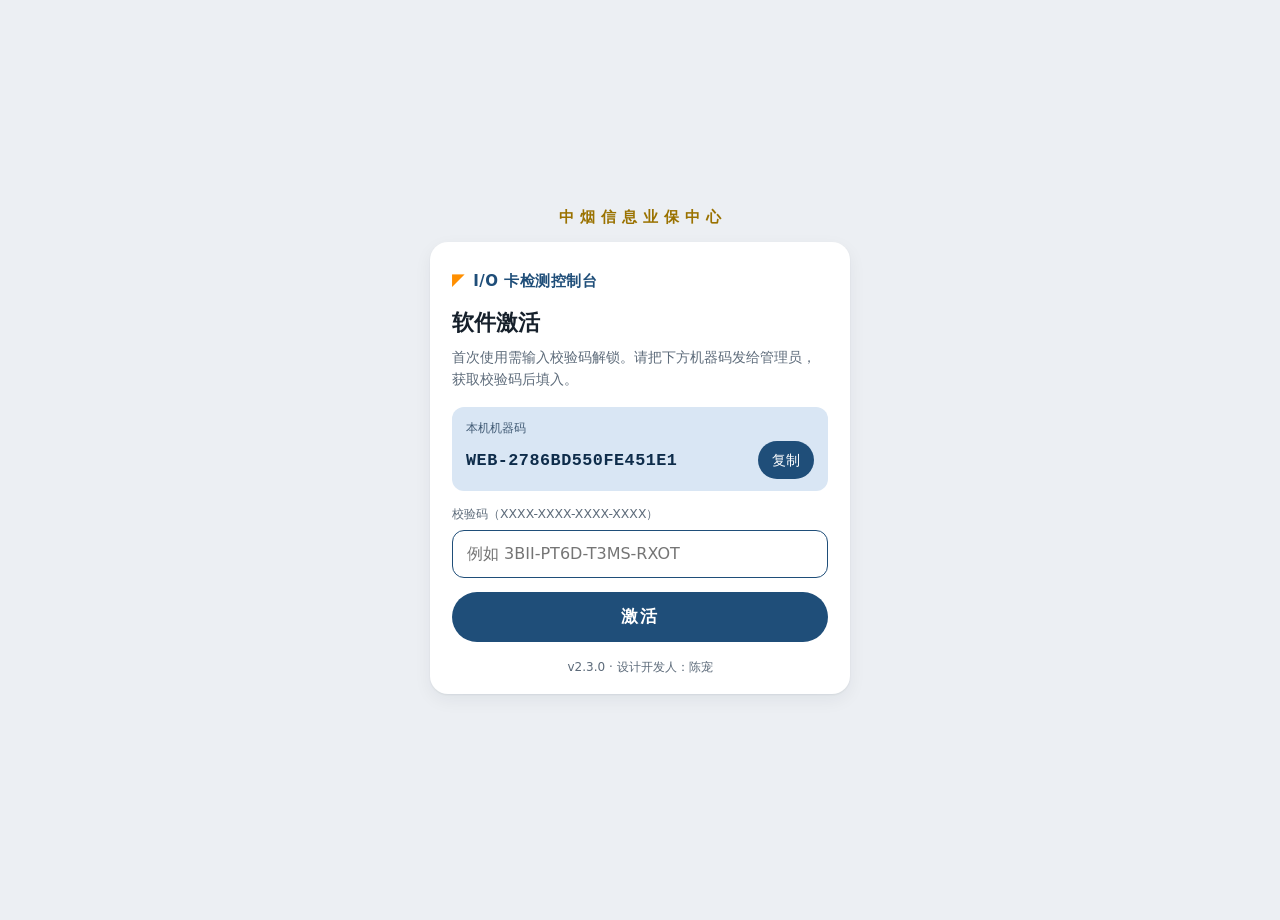
==== commit 02cc3f71: "sync android-apk/app/src/main/assets/index.html" ====
--- a/android-apk/app/src/main/assets/index.html
+++ b/android-apk/app/src/main/assets/index.html
@@ -16,6 +16,9 @@
 </head>
 <body>
 
+<!-- ======================================================= 单位横幅 -->
+<div class="orgbar">中烟信息业保中心</div>
+
 <!-- ======================================================= 图标符号表 -->
 <svg style="display:none" aria-hidden="true">
   <symbol id="i-link" viewBox="0 0 24 24"><path d="M3.9 12a5.1 5.1 0 0 1 5.1-5.1h3v2H9a3.1 3.1 0 1 0 0 6.2h3v2H9A5.1 5.1 0 0 1 3.9 12Zm5.1 1h6v-2H9v2Zm5.1-7.1H17a5.1 5.1 0 1 1 0 10.2h-2.9v-2H17a3.1 3.1 0 1 0 0-6.2h-2.9v-2Z"/></symbol>
@@ -30,6 +33,7 @@
   <symbol id="i-close" viewBox="0 0 24 24"><path d="m6.4 5 5.6 5.6L17.6 5 19 6.4 13.4 12 19 17.6 17.6 19 12 13.4 6.4 19 5 17.6 10.6 12 5 6.4 6.4 5Z"/></symbol>
   <symbol id="i-check" viewBox="0 0 24 24"><path d="m9.5 17.6-5.1-5.1 1.4-1.4 3.7 3.7 8.7-8.7 1.4 1.4-10.1 10.1Z"/></symbol>
   <symbol id="i-upload" viewBox="0 0 24 24"><path d="M12 3 6.3 8.7l1.4 1.4L11 6.8V16h2V6.8l3.3 3.3 1.4-1.4L12 3ZM5 19h14v2H5v-2Z"/></symbol>
+  <symbol id="i-cmd" viewBox="0 0 24 24"><path d="M4 4h16a1 1 0 0 1 1 1v14a1 1 0 0 1-1 1H4a1 1 0 0 1-1-1V5a1 1 0 0 1 1-1Zm1 2v12h14V6H5Zm2.5 2.5 3.5 3.5-3.5 3.5-1.4-1.4L8.2 12 6.1 9.9l1.4-1.4ZM12 15h6v2h-6v-2Z"/></symbol>
 </svg>
 
 <!-- ======================================================= 顶栏 -->
@@ -62,18 +66,6 @@
         <span class="tag ok">免 SSH</span>
       </div>
       <p class="muted">控制台已运行在带 I/O 卡的目标机上，可直接部署驱动与测试点位。</p>
-    </div>
-
-    <div class="card" id="apkServerCard" hidden>
-      <div class="card-head">
-        <h2>控制台服务</h2>
-        <span class="tag">APP 模式</span>
-      </div>
-      <label class="field">
-        <span>服务地址（桥接服务所在机器 IP:端口）</span>
-        <input id="fBase" type="url" inputmode="url" autocomplete="off"
-               autocapitalize="off" spellcheck="false" placeholder="http://192.168.1.100:8080">
-      </label>
     </div>
 
     <div class="card" id="connForm">
@@ -303,6 +295,25 @@
     </div>
   </section>
 
+  <!-- ---------------------------------------------- 命令交互 -->
+  <section class="page" id="page-cmd" data-page="cmd" hidden>
+    <div class="card">
+      <div class="card-head">
+        <h2>命令交互</h2>
+        <span class="tag" id="cmdState">未连接</span>
+      </div>
+      <p class="muted">在目标主机上手工执行命令并查看输出反馈。请谨慎执行危险命令。</p>
+      <div class="cmd-chips" id="cmdChips"></div>
+      <div class="console cmd-out" id="cmdOut"><div class="cmd-hint">连接目标主机后，在这里输入命令并查看运行结果。</div></div>
+      <div class="cmd-input-row">
+        <button class="cmd-hist" id="cmdHist" type="button" title="历史命令">＃</button>
+        <input id="cmdInput" type="text" autocomplete="off" autocapitalize="off"
+               spellcheck="false" placeholder="输入命令，如 uname -a">
+        <button class="btn filled" id="cmdSend" type="button">发送</button>
+      </div>
+    </div>
+  </section>
+
   <!-- ---------------------------------------------- 日志 -->
   <section class="page" id="page-log" data-page="log" hidden>
     <div class="log-toolbar">
@@ -326,6 +337,9 @@
   </button>
   <button data-tab="io">
     <svg class="ic"><use href="#i-pulse"></use></svg><span>测试</span>
+  </button>
+  <button data-tab="cmd">
+    <svg class="ic"><use href="#i-cmd"></use></svg><span>命令</span>
   </button>
   <button data-tab="log">
     <svg class="ic"><use href="#i-terminal"></use></svg><span>日志</span>
--- a/android-apk/app/src/main/assets/app.css
+++ b/android-apk/app/src/main/assets/app.css
@@ -820,3 +820,64 @@
   text-align: center; color: var(--muted); font-size: .75rem;
   margin: 16px 0 0;
 }
+
+/* =======================================================
+   单位横幅(最上侧, 深黄)
+   ======================================================= */
+:root { --org: #9a7200; }
+@media (prefers-color-scheme: dark) {
+  :root { --org: #e2b13c; }
+}
+.orgbar {
+  text-align: center;
+  padding: calc(6px + env(safe-area-inset-top)) 12px 6px;
+  font-size: 15px;
+  font-weight: 600;
+  letter-spacing: 6px;
+  text-indent: 6px;   /* 抵消最后一字的字距, 保证视觉居中 */
+  color: var(--org);
+  background: var(--surface);
+  border-bottom: 1px solid var(--outline);
+  user-select: none;
+}
+#gate { flex-direction: column; gap: 14px; }
+#gate .orgbar { width: 100%; max-width: 420px; background: none; border: none; padding: 0; }
+
+/* =======================================================
+   命令交互页
+   ======================================================= */
+.cmd-chips { display: flex; flex-wrap: wrap; gap: 8px; margin-bottom: 12px; }
+.chip-btn {
+  min-height: 34px; padding: 4px 12px;
+  border: 1px solid var(--outline-strong); border-radius: 999px;
+  background: var(--surface-2); color: var(--text);
+  font-size: .8rem; font-family: Consolas, Menlo, monospace;
+}
+.chip-btn:active { background: var(--primary-soft); }
+.cmd-out {
+  min-height: 300px; max-height: 46vh; overflow-y: auto;
+  font-family: Consolas, Menlo, monospace; font-size: .82rem; line-height: 1.55;
+  white-space: pre-wrap; word-break: break-all;
+  padding: 12px 14px;
+}
+.cmd-out .cmd-line { color: var(--accent); font-weight: 700; }
+.cmd-out .cmd-err { color: #ff8a80; }
+.cmd-out .cmd-exit { color: #7ee2a0; }
+.cmd-out .cmd-exit.bad { color: #ff8a80; }
+.cmd-out .cmd-hint { color: var(--muted); font-family: inherit; }
+.cmd-input-row { display: flex; gap: 8px; margin-top: 12px; }
+.cmd-input-row input {
+  flex: 1; min-width: 0; min-height: 48px; padding: 8px 14px;
+  border: 1px solid var(--outline-strong); border-radius: var(--radius-sm);
+  background: var(--surface-2); color: var(--text);
+  font-family: Consolas, Menlo, monospace; font-size: .95rem; outline: none;
+}
+.cmd-input-row input:focus { border-color: var(--primary); background: var(--surface); }
+.cmd-hist {
+  flex-shrink: 0; width: 48px; height: 48px;
+  border: 1px solid var(--outline-strong); border-radius: var(--radius-sm);
+  background: var(--surface-2); color: var(--muted);
+  font-size: 1.1rem; font-weight: 700;
+}
+.cmd-hist:active { background: var(--primary-soft); }
+.cmd-input-row .btn.filled { flex-shrink: 0; min-height: 48px; padding: 0 20px; }
